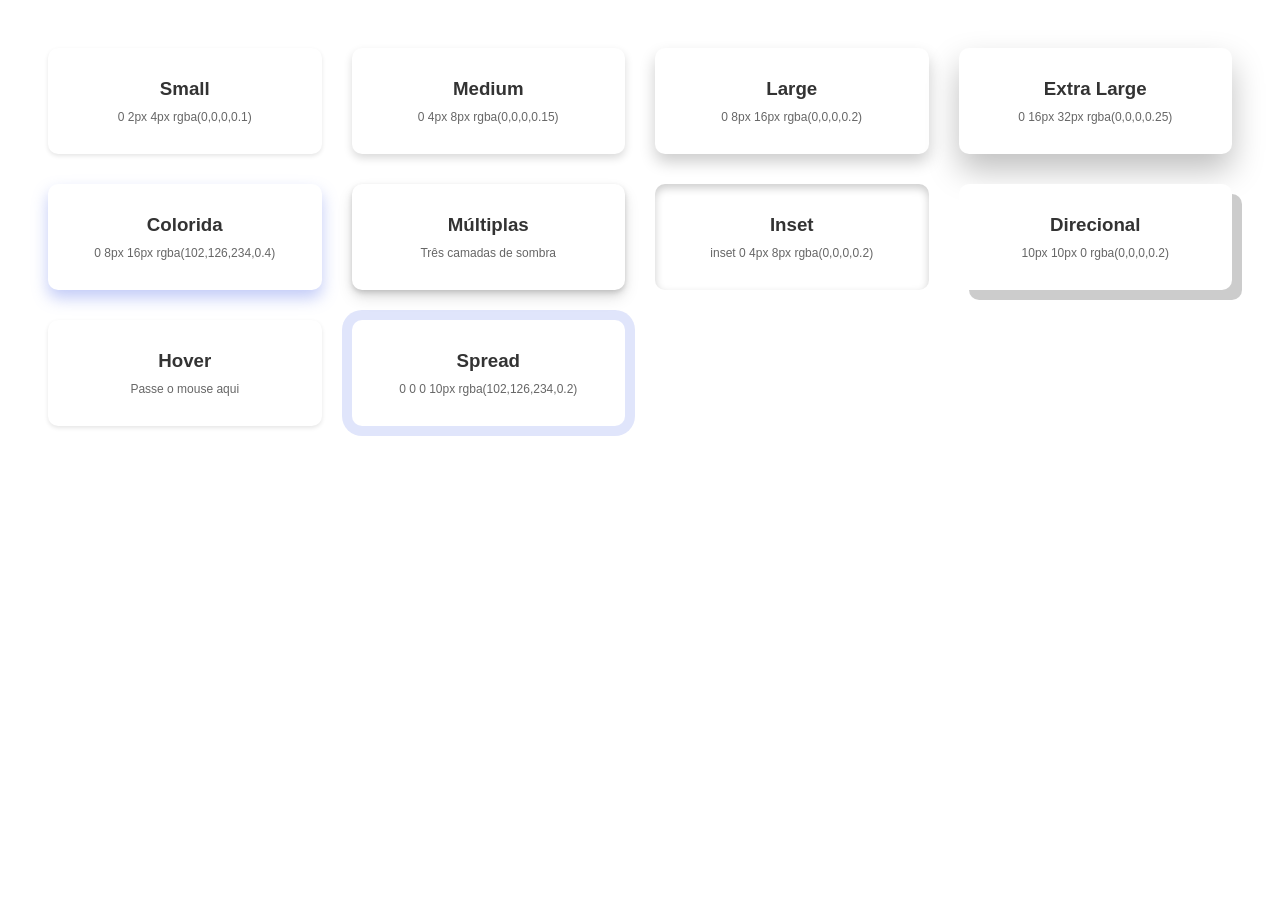
==== boxshadown.html @ 862ec484 "Add HTML structure and CSS styles for box shadow examples" ====
<!DOCTYPE html>
<html lang="pt-BR">
<head>
    <meta charset="UTF-8">
    <meta name="viewport" content="width=device-width, initial-scale=1.0">
    <title>Box Shadow - Exemplos</title>
    <style>
        body {
            font-family: Arial, sans-serif;
            padding: 40px;
            /* background: linear-gradient(135deg, #667eea 0%, #764ba2 100%); */
        }

        .container {
            display: grid;
            grid-template-columns: repeat(auto-fit, minmax(250px, 1fr));
            gap: 30px;
            max-width: 1200px;
            margin: 0 auto;
        }

        .box {
            background: white;
            padding: 30px;
            border-radius: 10px;
            text-align: center;
        }

        .box h3 {
            margin: 0 0 10px 0;
            color: #333;
        }

        .box p {
            margin: 0;
            font-size: 12px;
            color: #666;
        }

        /* Diferentes tipos de sombras */
        .shadow-small {
            box-shadow: 0 2px 4px rgba(0, 0, 0, 0.1);
        }

        .shadow-medium {
            box-shadow: 0 4px 8px rgba(0, 0, 0, 0.15);
        }

        .shadow-large {
            box-shadow: 0 8px 16px rgba(0, 0, 0, 0.2);
        }

        .shadow-xlarge {
            box-shadow: 0 16px 32px rgba(0, 0, 0, 0.25);
        }

        .shadow-colored {
            box-shadow: 0 8px 16px rgba(102, 126, 234, 0.4);
        }

        .shadow-multiple {
            box-shadow: 
                0 2px 4px rgba(0, 0, 0, 0.1),
                0 4px 8px rgba(0, 0, 0, 0.1),
                0 8px 16px rgba(0, 0, 0, 0.1);
        }

        .shadow-inset {
            box-shadow: inset 0 4px 8px rgba(0, 0, 0, 0.2);
        }

        .shadow-directional {
            box-shadow: 10px 10px 0 rgba(0, 0, 0, 0.2);
        }

        /* Efeito hover */
        .shadow-hover {
            box-shadow: 0 2px 4px rgba(0, 0, 0, 0.1);
            transition: box-shadow 0.3s ease;
        }

        .shadow-hover:hover {
            box-shadow: 0 16px 32px rgba(0, 0, 0, 0.25);
            transform: translateY(-5px);
        }

        .shadow-spread {
            box-shadow: 0 0 0 10px rgba(102, 126, 234, 0.2);
        }
    </style>
</head>
<body>
    <div class="container">
        <div class="box shadow-small">
            <h3>Small</h3>
            <p>0 2px 4px rgba(0,0,0,0.1)</p>
        </div>

        <div class="box shadow-medium">
            <h3>Medium</h3>
            <p>0 4px 8px rgba(0,0,0,0.15)</p>
        </div>

        <div class="box shadow-large">
            <h3>Large</h3>
            <p>0 8px 16px rgba(0,0,0,0.2)</p>
        </div>

        <div class="box shadow-xlarge">
            <h3>Extra Large</h3>
            <p>0 16px 32px rgba(0,0,0,0.25)</p>
        </div>

        <div class="box shadow-colored">
            <h3>Colorida</h3>
            <p>0 8px 16px rgba(102,126,234,0.4)</p>
        </div>

        <div class="box shadow-multiple">
            <h3>Múltiplas</h3>
            <p>Três camadas de sombra</p>
        </div>

        <div class="box shadow-inset">
            <h3>Inset</h3>
            <p>inset 0 4px 8px rgba(0,0,0,0.2)</p>
        </div>

        <div class="box shadow-directional">
            <h3>Direcional</h3>
            <p>10px 10px 0 rgba(0,0,0,0.2)</p>
        </div>

        <div class="box shadow-hover">
            <h3>Hover</h3>
            <p>Passe o mouse aqui</p>
        </div>

        <div class="box shadow-spread">
            <h3>Spread</h3>
            <p>0 0 0 10px rgba(102,126,234,0.2)</p>
        </div>
    </div>
</body>
</html>
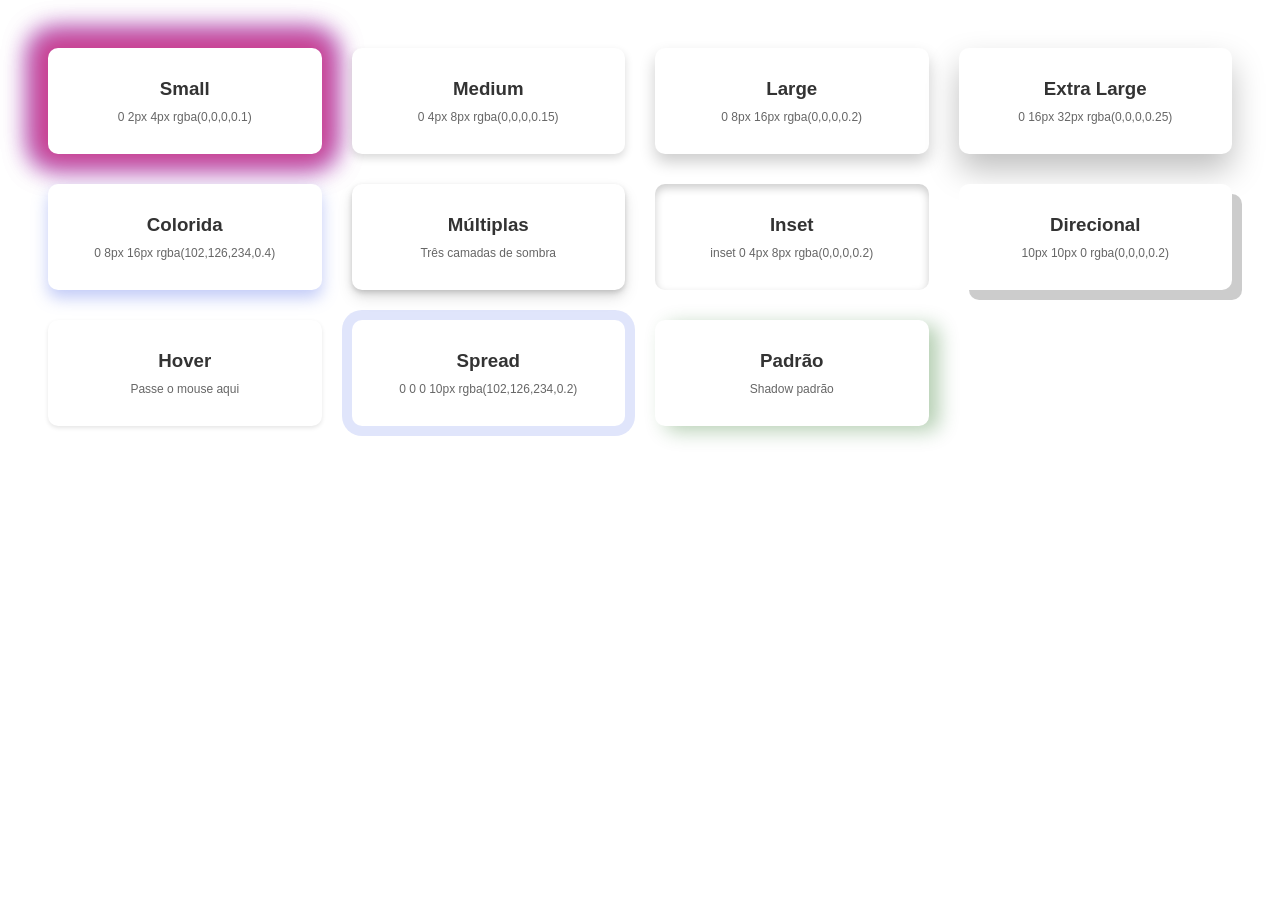
==== commit 456940a3: "Add initial HTML, CSS files, and images for layout and styling" ====
--- a/boxshadown.html
+++ b/boxshadown.html
@@ -40,11 +40,16 @@
 
         /* Diferentes tipos de sombras */
         .shadow-small {
-            box-shadow: 0 2px 4px rgba(0, 0, 0, 0.1);
+            box-shadow: -2px -2px 25px 17px rgba(255,24,57,0.56), -2px -2px 25px 17px rgba(37,6,255,0.56);
         }
 
         .shadow-medium {
             box-shadow: 0 4px 8px rgba(0, 0, 0, 0.15);
+        }
+
+        .shadow-medium:hover {
+            box-shadow: 0 10px 32px rgba(17, 0, 247, 0.7);
+            transform: translateY(-5px);
         }
 
         .shadow-large {
@@ -87,6 +92,10 @@
 
         .shadow-spread {
             box-shadow: 0 0 0 10px rgba(102, 126, 234, 0.2);
+        }
+
+        .shadow-novaroma {
+            box-shadow: 10px 5px 20px rgba(10, 95, 0, 0.3);
         }
     </style>
 </head>
@@ -141,6 +150,11 @@
             <h3>Spread</h3>
             <p>0 0 0 10px rgba(102,126,234,0.2)</p>
         </div>
+        <div class="box shadow-novaroma">
+            <h3>Padrão</h3>
+            <p>Shadow padrão</p>
+        </div>
     </div>
+    
 </body>
 </html>
